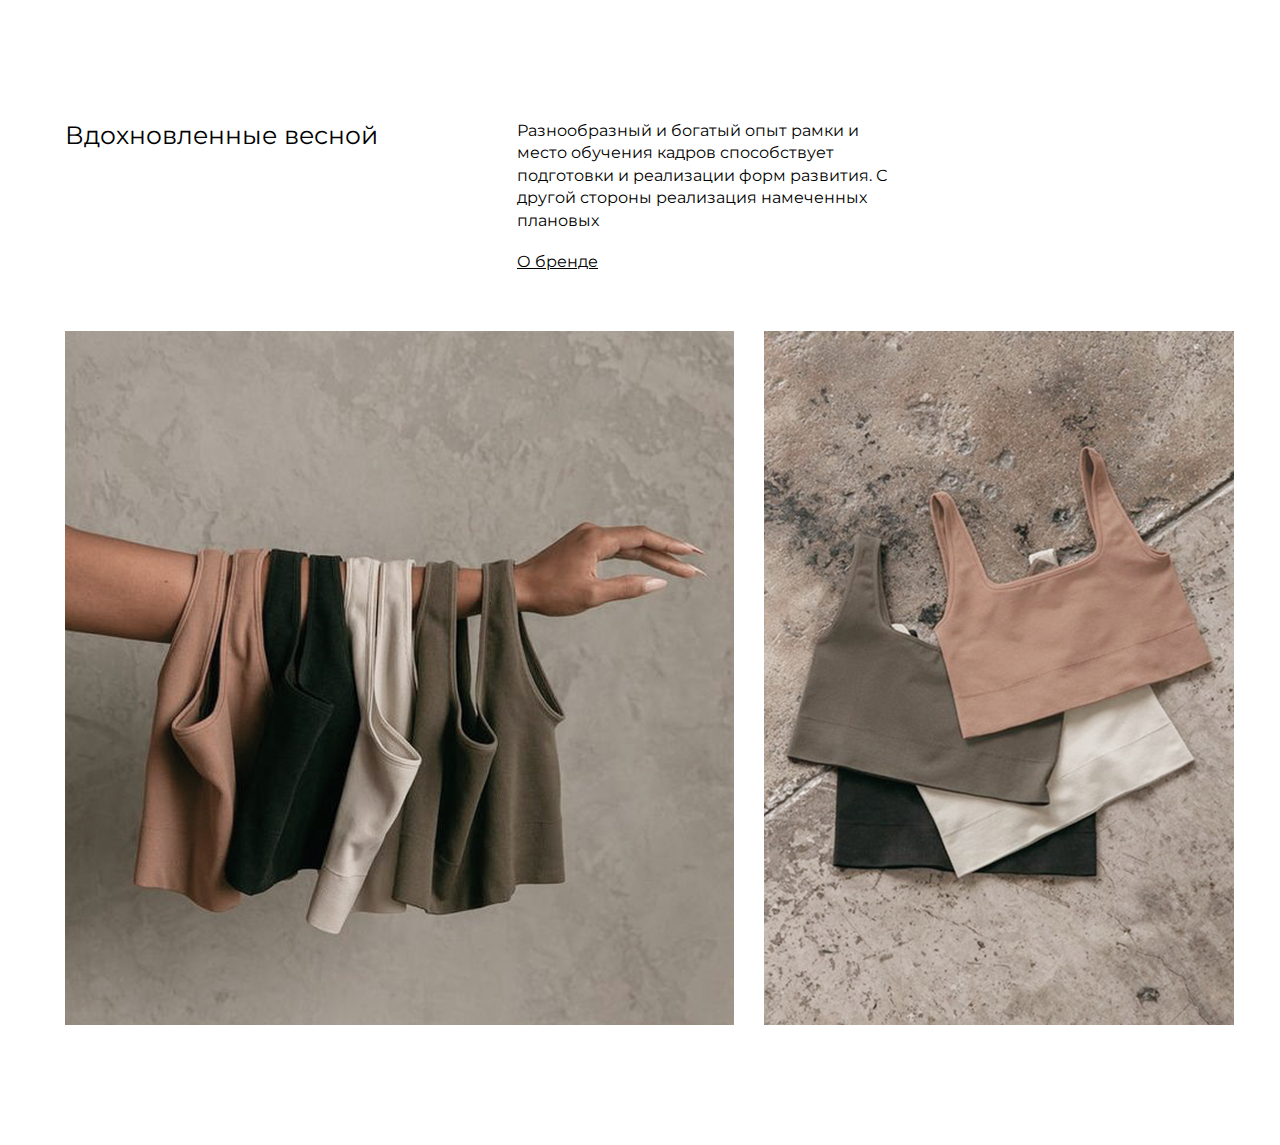
==== index.html @ 6aa4446a "future/autumn-collection/ws-155" ====
<!DOCTYPE html>
<html>
  <head>
    <meta charset="UTF-8" />
    <meta name="viewport" content="width=device-width, initial-scale=1.0" />
    <link rel="preconnect" href="https://fonts.googleapis.com" />
    <link rel="preconnect" href="https://fonts.gstatic.com" crossorigin />
    <link
      href="https://fonts.googleapis.com/css2?family=Montserrat:ital,wght@0,100..900;1,100..900&display=swap"
      rel="stylesheet"
    />

    <link rel="stylesheet" href="./css/index.css" />
    <title>Sarafan</title>
  </head>
  <body>
    <section>
      <div class="container">
        <div class="about">
          <h2 class="title__collection">Вдохновленные весной</h2>
          <div class="about__collection">
            <p class="collection-text">
              Разнообразный и богатый опыт рамки и место обучения кадров
              способствует подготовки и реализации форм развития. С другой
              стороны реализация намеченных плановых
            </p>
            <a href="/" class="bottom-about">О бренде</a>
          </div>
        </div>
        <div class="photo__collection">
          <img class="left-photo" src="./autumn-images/1.png" alt="" />
          <img class="right-photo" src="./autumn-images/2.png" alt="" />
        </div>
      </div>
      <div class="for__mobile">
        <div class="mobile__title-block">
          <h2 class="mobile__title">Вдохновленные весной</h2>
        </div>
        <div class="mobile__photo">
          <img
            class="img-mobile"
            src="./autumn-images/mobile/mobile1.png"
            alt=""
          />
        </div>
        <div class="about__collection">
          <p class="collection-text">
            Разнообразный и богатый опыт рамки и место обучения кадров
            способствует подготовки и реализации форм развития. С другой стороны
            реализация намеченных плановых
          </p>
          <a class="bottom-about" href="/">О бренде</a>
        </div>
      </div>
    </section>
  </body>
</html>
---- css/index.css ----
@import url(reset.css);
@import url(variables.css);
@import url(autumn.css);
@import url(style.css);
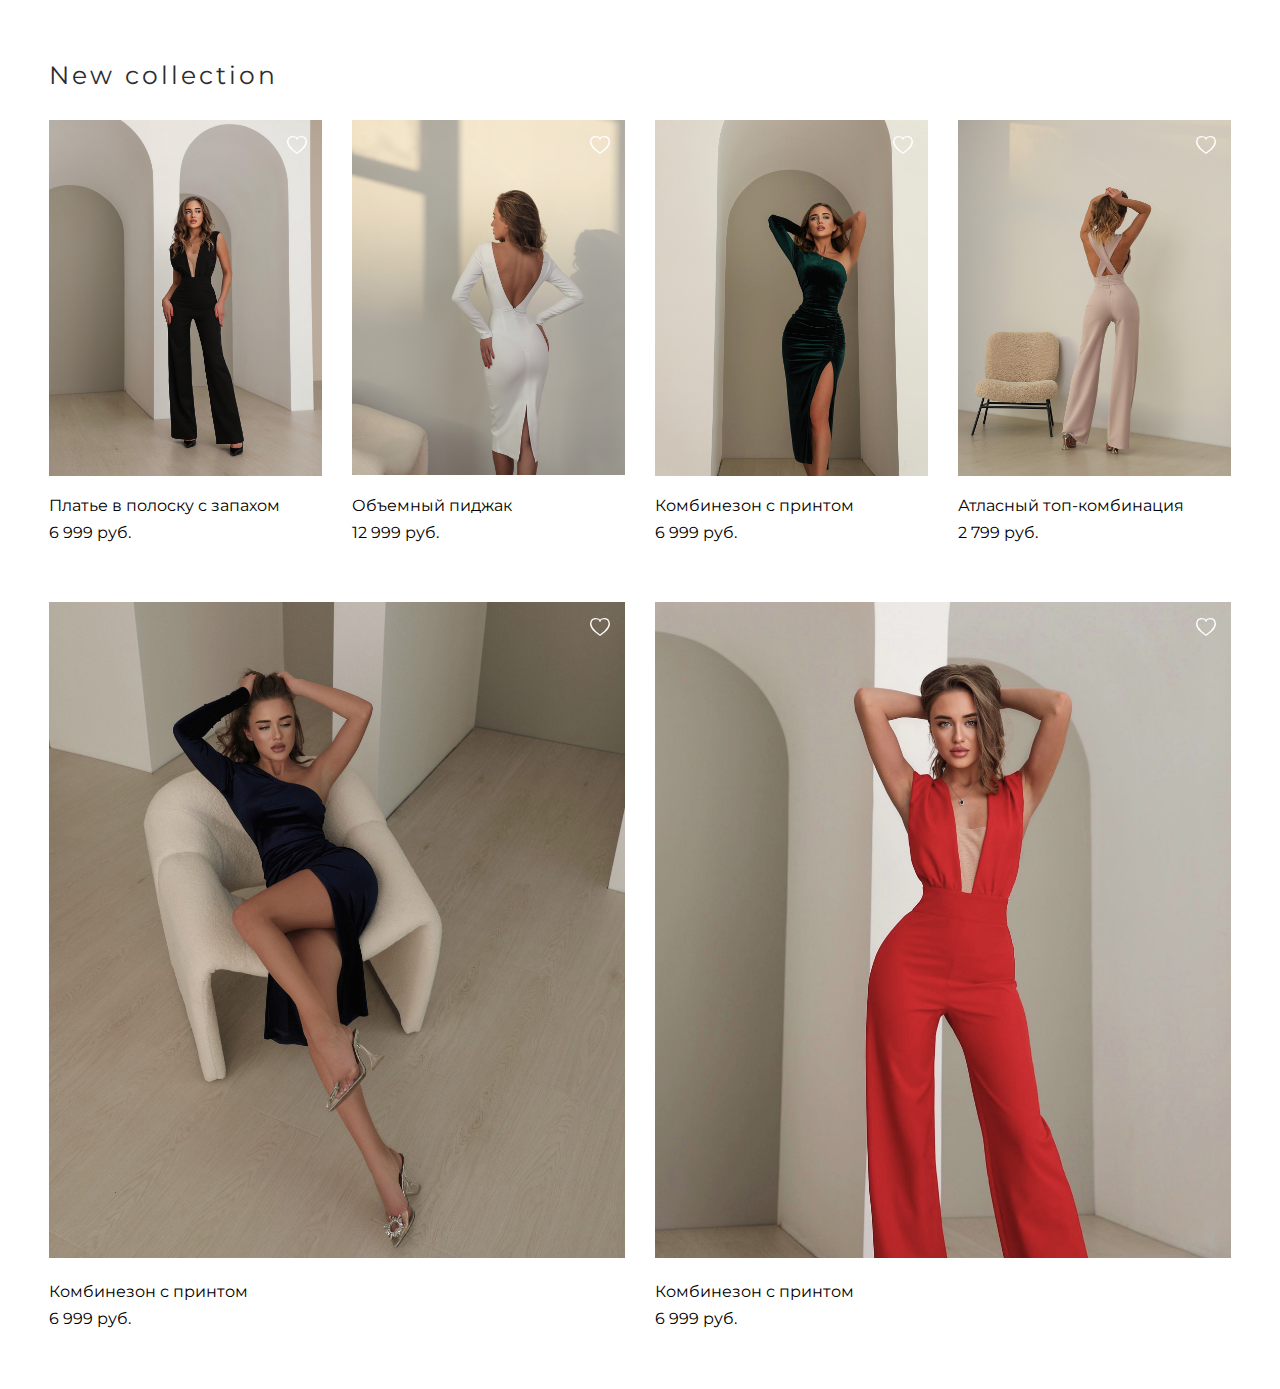
==== commit 84da5b13: "Merge bf9b0d23d49e57daf57ed62852278b133b380b46 into d7341e9235369dee361258d7bf2059155cf2bd72" ====
--- a/index.html
+++ b/index.html
@@ -1,5 +1,5 @@
 <!DOCTYPE html>
-<html>
+<html lang="ru">
   <head>
     <meta charset="UTF-8" />
     <meta name="viewport" content="width=device-width, initial-scale=1.0" />
@@ -9,47 +9,182 @@
       href="https://fonts.googleapis.com/css2?family=Montserrat:ital,wght@0,100..900;1,100..900&display=swap"
       rel="stylesheet"
     />
-
     <link rel="stylesheet" href="./css/index.css" />
     <title>Sarafan</title>
   </head>
   <body>
-    <section>
-      <div class="container">
-        <div class="about">
-          <h2 class="title__collection">Вдохновленные весной</h2>
-          <div class="about__collection">
-            <p class="collection-text">
-              Разнообразный и богатый опыт рамки и место обучения кадров
-              способствует подготовки и реализации форм развития. С другой
-              стороны реализация намеченных плановых
-            </p>
-            <a href="/" class="bottom-about">О бренде</a>
+    <section class="new-collection container">
+      <div class="new-collection__title-block">
+        <h2 class="new-collection-title">New collection</h2>
+        <a class="mobile-button">
+          Все
+          <svg
+            width="4"
+            height="7"
+            viewBox="0 0 4 7"
+            fill="none"
+            xmlns="http://www.w3.org/2000/svg"
+          >
+            <path
+              d="M0.643949 6.68725L3.55882 3.69701C3.61002 3.64448 3.63867 3.57404 3.63867 3.50069C3.63867 3.42735 3.61002 3.3569 3.55882 3.30438L0.643949 0.313007C0.620101 0.288514 0.591589 0.269046 0.560094 0.255754C0.528599 0.242461 0.49476 0.235613 0.460575 0.235613C0.426389 0.235613 0.39255 0.242461 0.361055 0.255754C0.32956 0.269046 0.301047 0.288514 0.2772 0.313007C0.228137 0.363237 0.20067 0.430666 0.20067 0.500882C0.20067 0.571097 0.228137 0.638526 0.2772 0.688756L3.01826 3.50069L0.2772 6.31207C0.228305 6.36227 0.200944 6.42958 0.200944 6.49966C0.200944 6.56974 0.228305 6.63705 0.2772 6.68725C0.301047 6.71175 0.32956 6.73121 0.361055 6.74451C0.39255 6.7578 0.426389 6.76465 0.460575 6.76465C0.49476 6.76465 0.528599 6.7578 0.560094 6.74451C0.591589 6.73121 0.620101 6.71175 0.643949 6.68725Z"
+              fill="#2D2D2D"
+            />
+          </svg>
+        </a>
+      </div>
+
+      <div class="new-collection__cards">
+        <div class="new-collection__card">
+          <img
+            class="new-collection__photo"
+            src="./images/new-collection/1.jpg"
+            alt="Наряд №1"
+          />
+          <svg
+            class="button-like"
+            width="512"
+            height="512"
+            viewBox="0 0 512 512"
+            fill="none"
+            xmlns="http://www.w3.org/2000/svg"
+          >
+            <path
+              d="M83.9411 142.294C122.891 63.1439 255.67 91.5061 255.67 142.294H256.33C256.33 91.5061 389.109 63.1439 428.059 142.294C484.667 257.326 342.294 357.51 257.204 417.385L256.33 418H255.67L254.795 417.385C169.706 357.51 27.3328 257.326 83.9411 142.294Z"
+              stroke="currentcolor"
+              stroke-width="24"
+            />
+          </svg>
+          <div class="new-collection__card-text">
+            <p class="new-collection__card-name">Платье в полоску с запахом</p>
+            <p class="new-collection__card-price">6 999 руб.</p>
           </div>
         </div>
-        <div class="photo__collection">
-          <img class="left-photo" src="./autumn-images/1.png" alt="" />
-          <img class="right-photo" src="./autumn-images/2.png" alt="" />
+        <div class="new-collection__card">
+          <img
+            class="new-collection__photo"
+            src="./images/new-collection/2.jpg"
+            alt="Наряд №1"
+          />
+          <svg
+            class="button-like"
+            width="512"
+            height="512"
+            viewBox="0 0 512 512"
+            fill="none"
+            xmlns="http://www.w3.org/2000/svg"
+          >
+            <path
+              d="M83.9411 142.294C122.891 63.1439 255.67 91.5061 255.67 142.294H256.33C256.33 91.5061 389.109 63.1439 428.059 142.294C484.667 257.326 342.294 357.51 257.204 417.385L256.33 418H255.67L254.795 417.385C169.706 357.51 27.3328 257.326 83.9411 142.294Z"
+              stroke="currentcolor"
+              stroke-width="24"
+            />
+          </svg>
+          <div class="new-collection__card-text">
+            <p class="new-collection__card-name">Объемный пиджак</p>
+            <p class="new-collection__card-price">12 999 руб.</p>
+          </div>
+        </div>
+        <div class="new-collection__card">
+          <img
+            class="new-collection__photo"
+            src="./images/new-collection/3.jpg"
+            alt="Наряд №1"
+          />
+          <svg
+            class="button-like"
+            width="512"
+            height="512"
+            viewBox="0 0 512 512"
+            fill="none"
+            xmlns="http://www.w3.org/2000/svg"
+          >
+            <path
+              d="M83.9411 142.294C122.891 63.1439 255.67 91.5061 255.67 142.294H256.33C256.33 91.5061 389.109 63.1439 428.059 142.294C484.667 257.326 342.294 357.51 257.204 417.385L256.33 418H255.67L254.795 417.385C169.706 357.51 27.3328 257.326 83.9411 142.294Z"
+              stroke="currentcolor"
+              stroke-width="24"
+            />
+          </svg>
+          <div class="new-collection__card-text">
+            <p class="new-collection__card-name">Комбинезон с принтом</p>
+            <p class="new-collection__card-price">6 999 руб.</p>
+          </div>
+        </div>
+        <div class="new-collection__card">
+          <img
+            class="new-collection__photo"
+            src="./images/new-collection/4.jpg"
+            alt="Наряд №1"
+          />
+          <svg
+            class="button-like"
+            width="512"
+            height="512"
+            viewBox="0 0 512 512"
+            fill="none"
+            xmlns="http://www.w3.org/2000/svg"
+          >
+            <path
+              d="M83.9411 142.294C122.891 63.1439 255.67 91.5061 255.67 142.294H256.33C256.33 91.5061 389.109 63.1439 428.059 142.294C484.667 257.326 342.294 357.51 257.204 417.385L256.33 418H255.67L254.795 417.385C169.706 357.51 27.3328 257.326 83.9411 142.294Z"
+              stroke="currentcolor"
+              stroke-width="24"
+            />
+          </svg>
+          <div class="new-collection__card-text">
+            <p class="new-collection__card-name">Атласный топ-комбинация</p>
+            <p class="new-collection__card-price">2 799 руб.</p>
+          </div>
         </div>
       </div>
-      <div class="for__mobile">
-        <div class="mobile__title-block">
-          <h2 class="mobile__title">Вдохновленные весной</h2>
-        </div>
-        <div class="mobile__photo">
+      <div class="new-collection__cards-big">
+        <div class="new-collection__card-big">
           <img
-            class="img-mobile"
-            src="./autumn-images/mobile/mobile1.png"
+            class="new-collection__photo-big"
+            src="./images/new-collection/5.jpg"
             alt=""
           />
+          <svg
+            class="button-like"
+            width="512"
+            height="512"
+            viewBox="0 0 512 512"
+            fill="none"
+            xmlns="http://www.w3.org/2000/svg"
+          >
+            <path
+              d="M83.9411 142.294C122.891 63.1439 255.67 91.5061 255.67 142.294H256.33C256.33 91.5061 389.109 63.1439 428.059 142.294C484.667 257.326 342.294 357.51 257.204 417.385L256.33 418H255.67L254.795 417.385C169.706 357.51 27.3328 257.326 83.9411 142.294Z"
+              stroke="currentcolor"
+              stroke-width="24"
+            />
+          </svg>
+          <div class="new-collection__card-text">
+            <p class="new-collection__card-name">Комбинезон с принтом</p>
+            <p class="new-collection__card-price">6 999 руб.</p>
+          </div>
         </div>
-        <div class="about__collection">
-          <p class="collection-text">
-            Разнообразный и богатый опыт рамки и место обучения кадров
-            способствует подготовки и реализации форм развития. С другой стороны
-            реализация намеченных плановых
-          </p>
-          <a class="bottom-about" href="/">О бренде</a>
+        <div class="new-collection__card-big">
+          <img
+            class="new-collection__photo-big"
+            src="./images/new-collection/6.jpg"
+            alt=""
+          />
+          <svg
+            class="button-like"
+            width="512"
+            height="512"
+            viewBox="0 0 512 512"
+            fill="none"
+            xmlns="http://www.w3.org/2000/svg"
+          >
+            <path
+              d="M83.9411 142.294C122.891 63.1439 255.67 91.5061 255.67 142.294H256.33C256.33 91.5061 389.109 63.1439 428.059 142.294C484.667 257.326 342.294 357.51 257.204 417.385L256.33 418H255.67L254.795 417.385C169.706 357.51 27.3328 257.326 83.9411 142.294Z"
+              stroke="currentcolor"
+              stroke-width="24"
+            />
+          </svg>
+          <div class="new-collection__card-text">
+            <p class="new-collection__card-name">Комбинезон с принтом</p>
+            <p class="new-collection__card-price">6 999 руб.</p>
+          </div>
         </div>
       </div>
     </section>
--- a/css/index.css
+++ b/css/index.css
@@ -1,4 +1,4 @@
-@import url(reset.css);
-@import url(variables.css);
-@import url(autumn.css);
-@import url(style.css);
+@import url(./reset.css);
+@import url(./variables.css);
+@import url(./style.css);
+@import url(./new-collection.css);
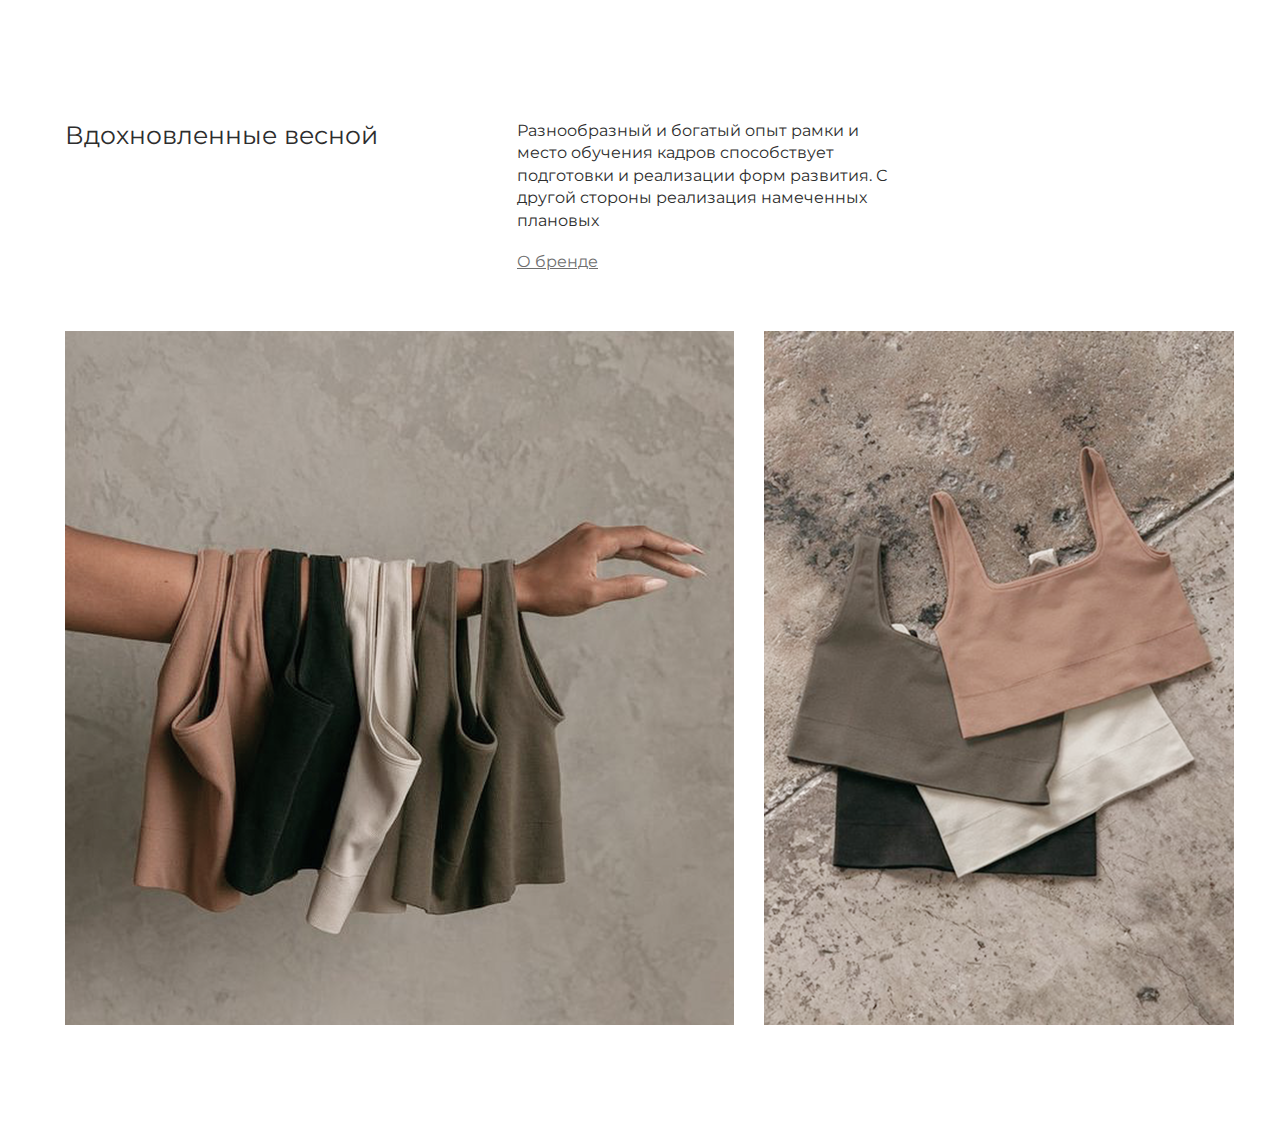
==== commit 6ccd1d5d: "Merge 24ea6e4c0581f11d3680916894e2d5402a81b013 into d7341e9235369dee361258d7bf2059155cf2bd72" ====
--- a/index.html
+++ b/index.html
@@ -1,5 +1,5 @@
 <!DOCTYPE html>
-<html lang="ru">
+<html>
   <head>
     <meta charset="UTF-8" />
     <meta name="viewport" content="width=device-width, initial-scale=1.0" />
@@ -9,182 +9,48 @@
       href="https://fonts.googleapis.com/css2?family=Montserrat:ital,wght@0,100..900;1,100..900&display=swap"
       rel="stylesheet"
     />
+
     <link rel="stylesheet" href="./css/index.css" />
     <title>Sarafan</title>
   </head>
   <body>
-    <section class="new-collection container">
-      <div class="new-collection__title-block">
-        <h2 class="new-collection-title">New collection</h2>
-        <a class="mobile-button">
-          Все
-          <svg
-            width="4"
-            height="7"
-            viewBox="0 0 4 7"
-            fill="none"
-            xmlns="http://www.w3.org/2000/svg"
-          >
-            <path
-              d="M0.643949 6.68725L3.55882 3.69701C3.61002 3.64448 3.63867 3.57404 3.63867 3.50069C3.63867 3.42735 3.61002 3.3569 3.55882 3.30438L0.643949 0.313007C0.620101 0.288514 0.591589 0.269046 0.560094 0.255754C0.528599 0.242461 0.49476 0.235613 0.460575 0.235613C0.426389 0.235613 0.39255 0.242461 0.361055 0.255754C0.32956 0.269046 0.301047 0.288514 0.2772 0.313007C0.228137 0.363237 0.20067 0.430666 0.20067 0.500882C0.20067 0.571097 0.228137 0.638526 0.2772 0.688756L3.01826 3.50069L0.2772 6.31207C0.228305 6.36227 0.200944 6.42958 0.200944 6.49966C0.200944 6.56974 0.228305 6.63705 0.2772 6.68725C0.301047 6.71175 0.32956 6.73121 0.361055 6.74451C0.39255 6.7578 0.426389 6.76465 0.460575 6.76465C0.49476 6.76465 0.528599 6.7578 0.560094 6.74451C0.591589 6.73121 0.620101 6.71175 0.643949 6.68725Z"
-              fill="#2D2D2D"
-            />
-          </svg>
-        </a>
+    <section class="autumn">
+      <div class="autumn-collection container">
+        <div class="about">
+          <h2 class="title__collection">Вдохновленные весной</h2>
+          <div class="about__collection">
+            <p class="collection-text">
+              Разнообразный и богатый опыт рамки и место обучения кадров
+              способствует подготовки и реализации форм развития. С другой
+              стороны реализация намеченных плановых
+            </p>
+            <a href="/" class="bottom-about">О бренде</a>
+          </div>
+        </div>
+        <div class="photo__collection">
+          <img class="left-photo" src="./autumn-images/1.png" alt="" />
+          <img class="right-photo" src="./autumn-images/2.png" alt="" />
+        </div>
       </div>
 
-      <div class="new-collection__cards">
-        <div class="new-collection__card">
+      <div class="for__mobile">
+        <div class="mobile__title-block">
+          <h2 class="mobile__title">Вдохновленные весной</h2>
+        </div>
+        <div class="mobile__photo">
           <img
-            class="new-collection__photo"
-            src="./images/new-collection/1.jpg"
-            alt="Наряд №1"
-          />
-          <svg
-            class="button-like"
-            width="512"
-            height="512"
-            viewBox="0 0 512 512"
-            fill="none"
-            xmlns="http://www.w3.org/2000/svg"
-          >
-            <path
-              d="M83.9411 142.294C122.891 63.1439 255.67 91.5061 255.67 142.294H256.33C256.33 91.5061 389.109 63.1439 428.059 142.294C484.667 257.326 342.294 357.51 257.204 417.385L256.33 418H255.67L254.795 417.385C169.706 357.51 27.3328 257.326 83.9411 142.294Z"
-              stroke="currentcolor"
-              stroke-width="24"
-            />
-          </svg>
-          <div class="new-collection__card-text">
-            <p class="new-collection__card-name">Платье в полоску с запахом</p>
-            <p class="new-collection__card-price">6 999 руб.</p>
-          </div>
-        </div>
-        <div class="new-collection__card">
-          <img
-            class="new-collection__photo"
-            src="./images/new-collection/2.jpg"
-            alt="Наряд №1"
-          />
-          <svg
-            class="button-like"
-            width="512"
-            height="512"
-            viewBox="0 0 512 512"
-            fill="none"
-            xmlns="http://www.w3.org/2000/svg"
-          >
-            <path
-              d="M83.9411 142.294C122.891 63.1439 255.67 91.5061 255.67 142.294H256.33C256.33 91.5061 389.109 63.1439 428.059 142.294C484.667 257.326 342.294 357.51 257.204 417.385L256.33 418H255.67L254.795 417.385C169.706 357.51 27.3328 257.326 83.9411 142.294Z"
-              stroke="currentcolor"
-              stroke-width="24"
-            />
-          </svg>
-          <div class="new-collection__card-text">
-            <p class="new-collection__card-name">Объемный пиджак</p>
-            <p class="new-collection__card-price">12 999 руб.</p>
-          </div>
-        </div>
-        <div class="new-collection__card">
-          <img
-            class="new-collection__photo"
-            src="./images/new-collection/3.jpg"
-            alt="Наряд №1"
-          />
-          <svg
-            class="button-like"
-            width="512"
-            height="512"
-            viewBox="0 0 512 512"
-            fill="none"
-            xmlns="http://www.w3.org/2000/svg"
-          >
-            <path
-              d="M83.9411 142.294C122.891 63.1439 255.67 91.5061 255.67 142.294H256.33C256.33 91.5061 389.109 63.1439 428.059 142.294C484.667 257.326 342.294 357.51 257.204 417.385L256.33 418H255.67L254.795 417.385C169.706 357.51 27.3328 257.326 83.9411 142.294Z"
-              stroke="currentcolor"
-              stroke-width="24"
-            />
-          </svg>
-          <div class="new-collection__card-text">
-            <p class="new-collection__card-name">Комбинезон с принтом</p>
-            <p class="new-collection__card-price">6 999 руб.</p>
-          </div>
-        </div>
-        <div class="new-collection__card">
-          <img
-            class="new-collection__photo"
-            src="./images/new-collection/4.jpg"
-            alt="Наряд №1"
-          />
-          <svg
-            class="button-like"
-            width="512"
-            height="512"
-            viewBox="0 0 512 512"
-            fill="none"
-            xmlns="http://www.w3.org/2000/svg"
-          >
-            <path
-              d="M83.9411 142.294C122.891 63.1439 255.67 91.5061 255.67 142.294H256.33C256.33 91.5061 389.109 63.1439 428.059 142.294C484.667 257.326 342.294 357.51 257.204 417.385L256.33 418H255.67L254.795 417.385C169.706 357.51 27.3328 257.326 83.9411 142.294Z"
-              stroke="currentcolor"
-              stroke-width="24"
-            />
-          </svg>
-          <div class="new-collection__card-text">
-            <p class="new-collection__card-name">Атласный топ-комбинация</p>
-            <p class="new-collection__card-price">2 799 руб.</p>
-          </div>
-        </div>
-      </div>
-      <div class="new-collection__cards-big">
-        <div class="new-collection__card-big">
-          <img
-            class="new-collection__photo-big"
-            src="./images/new-collection/5.jpg"
+            class="img-mobile"
+            src="./autumn-images/mobile/mobile1.png"
             alt=""
           />
-          <svg
-            class="button-like"
-            width="512"
-            height="512"
-            viewBox="0 0 512 512"
-            fill="none"
-            xmlns="http://www.w3.org/2000/svg"
-          >
-            <path
-              d="M83.9411 142.294C122.891 63.1439 255.67 91.5061 255.67 142.294H256.33C256.33 91.5061 389.109 63.1439 428.059 142.294C484.667 257.326 342.294 357.51 257.204 417.385L256.33 418H255.67L254.795 417.385C169.706 357.51 27.3328 257.326 83.9411 142.294Z"
-              stroke="currentcolor"
-              stroke-width="24"
-            />
-          </svg>
-          <div class="new-collection__card-text">
-            <p class="new-collection__card-name">Комбинезон с принтом</p>
-            <p class="new-collection__card-price">6 999 руб.</p>
-          </div>
         </div>
-        <div class="new-collection__card-big">
-          <img
-            class="new-collection__photo-big"
-            src="./images/new-collection/6.jpg"
-            alt=""
-          />
-          <svg
-            class="button-like"
-            width="512"
-            height="512"
-            viewBox="0 0 512 512"
-            fill="none"
-            xmlns="http://www.w3.org/2000/svg"
-          >
-            <path
-              d="M83.9411 142.294C122.891 63.1439 255.67 91.5061 255.67 142.294H256.33C256.33 91.5061 389.109 63.1439 428.059 142.294C484.667 257.326 342.294 357.51 257.204 417.385L256.33 418H255.67L254.795 417.385C169.706 357.51 27.3328 257.326 83.9411 142.294Z"
-              stroke="currentcolor"
-              stroke-width="24"
-            />
-          </svg>
-          <div class="new-collection__card-text">
-            <p class="new-collection__card-name">Комбинезон с принтом</p>
-            <p class="new-collection__card-price">6 999 руб.</p>
-          </div>
+        <div class="about__collection">
+          <p class="collection-text">
+            Разнообразный и богатый опыт рамки и место обучения кадров
+            способствует подготовки и реализации форм развития. С другой стороны
+            реализация намеченных плановых
+          </p>
+          <a class="bottom-about" href="/">О бренде</a>
         </div>
       </div>
     </section>
--- a/css/index.css
+++ b/css/index.css
@@ -1,4 +1,4 @@
-@import url(./reset.css);
-@import url(./variables.css);
-@import url(./style.css);
-@import url(./new-collection.css);
+@import url(reset.css);
+@import url(variables.css);
+@import url(autumn.css);
+@import url(style.css);
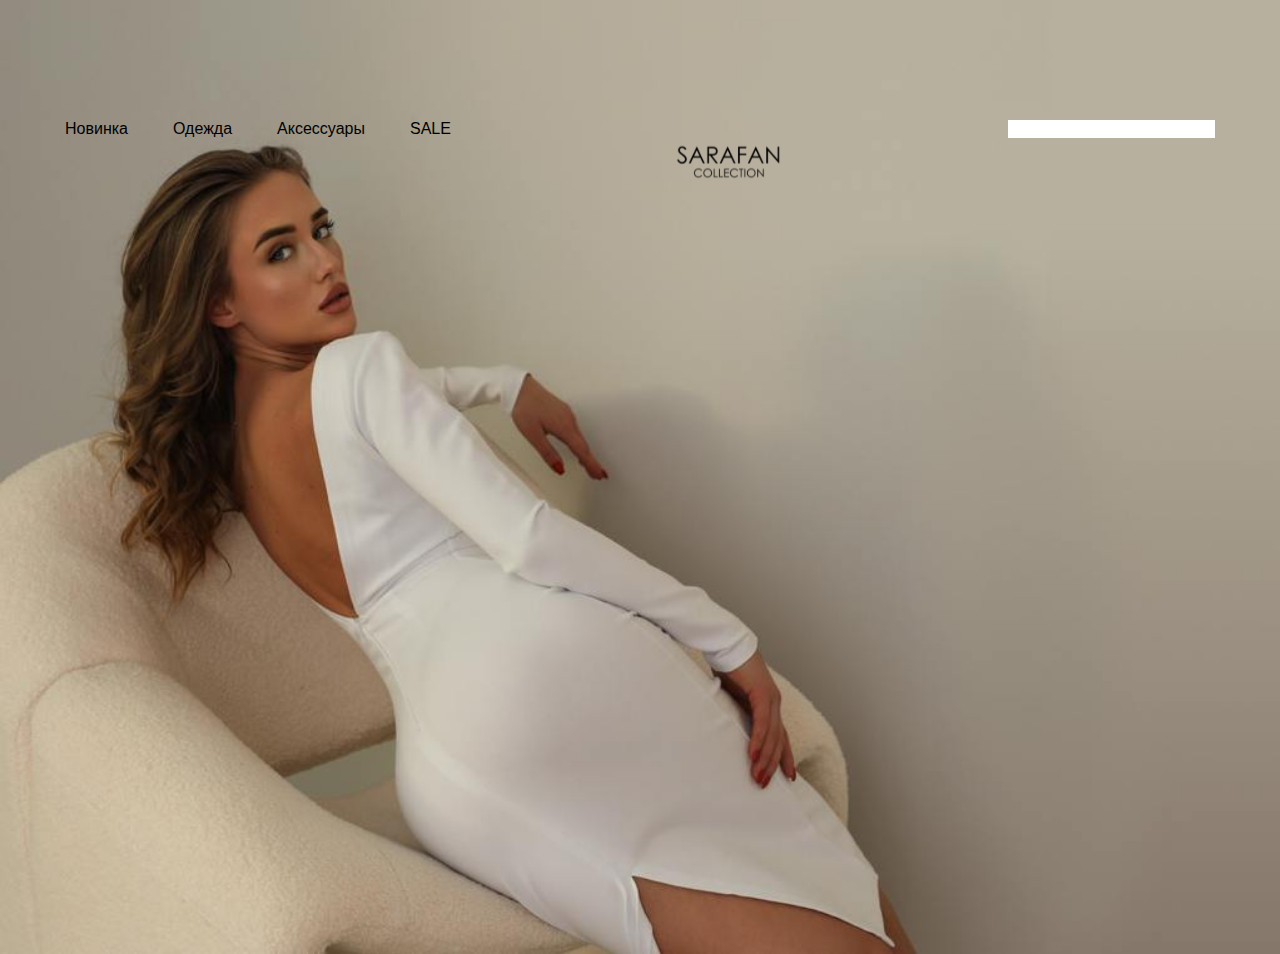
==== commit 8e9e41d8: "banner" ====
--- a/index.html
+++ b/index.html
@@ -3,54 +3,23 @@
   <head>
     <meta charset="UTF-8" />
     <meta name="viewport" content="width=device-width, initial-scale=1.0" />
-    <link rel="preconnect" href="https://fonts.googleapis.com" />
-    <link rel="preconnect" href="https://fonts.gstatic.com" crossorigin />
-    <link
-      href="https://fonts.googleapis.com/css2?family=Montserrat:ital,wght@0,100..900;1,100..900&display=swap"
-      rel="stylesheet"
-    />
-
     <link rel="stylesheet" href="./css/index.css" />
     <title>Sarafan</title>
   </head>
   <body>
-    <section class="autumn">
-      <div class="autumn-collection container">
-        <div class="about">
-          <h2 class="title__collection">Вдохновленные весной</h2>
-          <div class="about__collection">
-            <p class="collection-text">
-              Разнообразный и богатый опыт рамки и место обучения кадров
-              способствует подготовки и реализации форм развития. С другой
-              стороны реализация намеченных плановых
-            </p>
-            <a href="/" class="bottom-about">О бренде</a>
-          </div>
+    <section class="banner">
+      <div class="nav__banner container">
+        <div class="nav__store">
+          <a class="nav__store-item" href="">Новинка</a>
+          <a class="nav__store-item" href="">Одежда</a>
+          <a class="nav__store-item" href="">Аксессуары</a>
+          <a class="nav__store-item" href="">SALE</a>
         </div>
-        <div class="photo__collection">
-          <img class="left-photo" src="./autumn-images/1.png" alt="" />
-          <img class="right-photo" src="./autumn-images/2.png" alt="" />
+        <div class="nav__logo-collection">
+          <img src="./img-banner/logo.svg" alt="logo" />
         </div>
-      </div>
-
-      <div class="for__mobile">
-        <div class="mobile__title-block">
-          <h2 class="mobile__title">Вдохновленные весной</h2>
-        </div>
-        <div class="mobile__photo">
-          <img
-            class="img-mobile"
-            src="./autumn-images/mobile/mobile1.png"
-            alt=""
-          />
-        </div>
-        <div class="about__collection">
-          <p class="collection-text">
-            Разнообразный и богатый опыт рамки и место обучения кадров
-            способствует подготовки и реализации форм развития. С другой стороны
-            реализация намеченных плановых
-          </p>
-          <a class="bottom-about" href="/">О бренде</a>
+        <div class="nav__user-tools">
+          <input type="text" />
         </div>
       </div>
     </section>
--- a/css/index.css
+++ b/css/index.css
@@ -1,4 +1,4 @@
-@import url(reset.css);
-@import url(variables.css);
-@import url(autumn.css);
-@import url(style.css);
+@import url(./reset.css);
+@import url(./variables.css);
+@import url(./banner.css);
+@import url(./style.css);
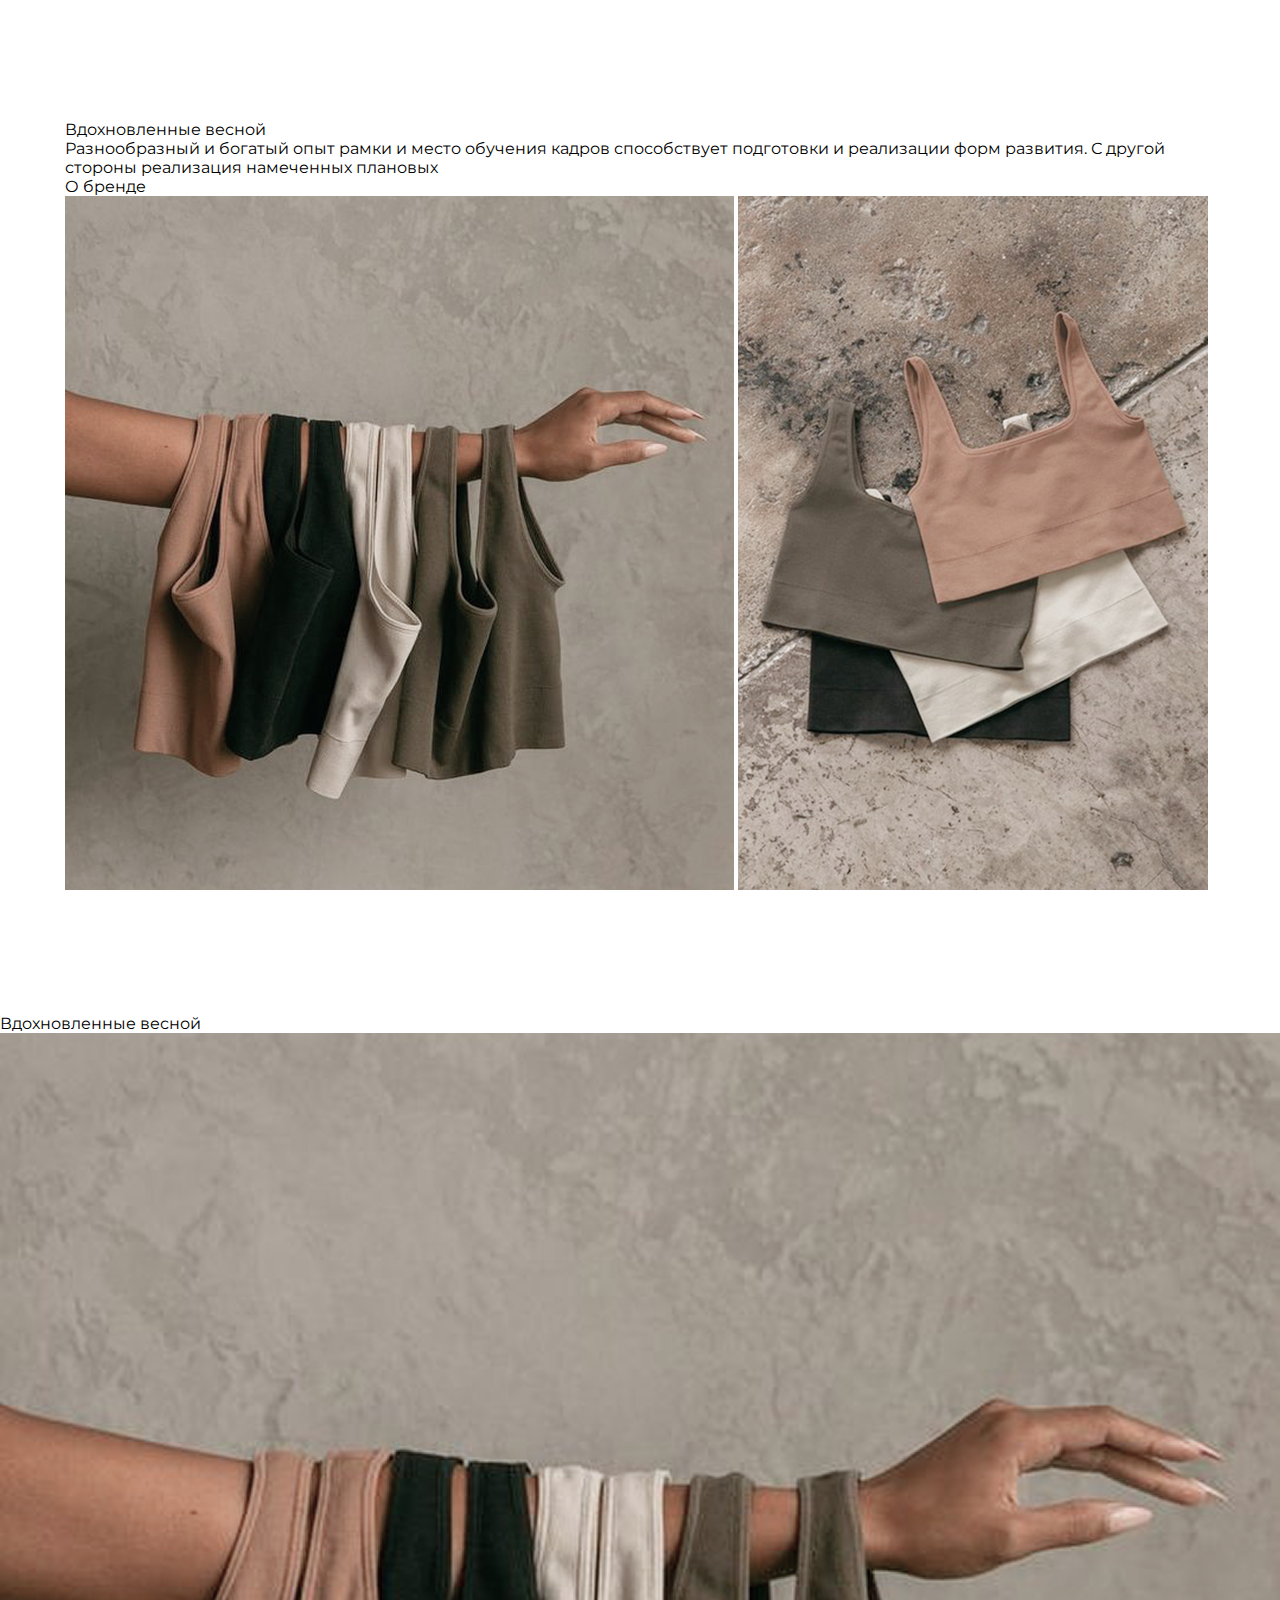
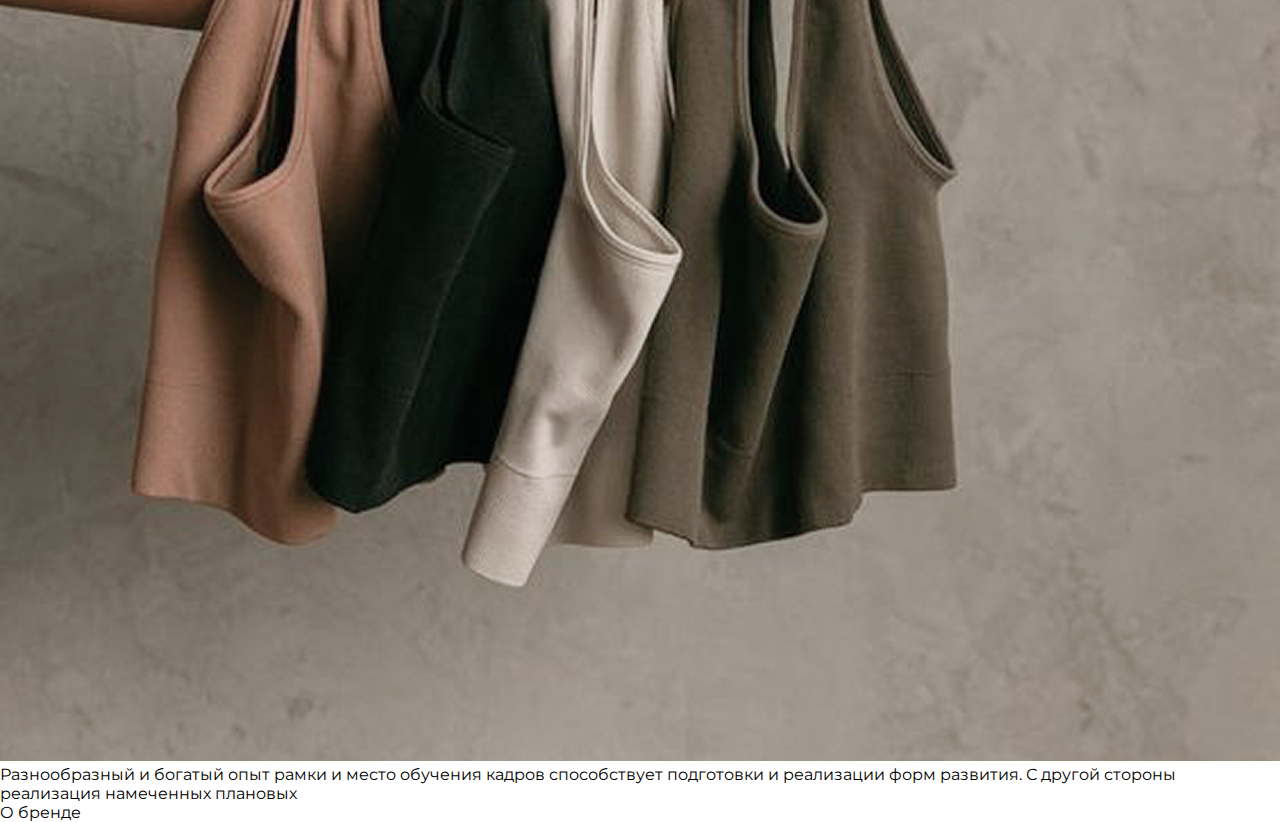
==== commit 5805a9a4: "autumn-collection" ====
--- a/index.html
+++ b/index.html
@@ -7,21 +7,62 @@
     <title>Sarafan</title>
   </head>
   <body>
-    <section class="banner">
-      <div class="nav__banner container">
-        <div class="nav__store">
-          <a class="nav__store-item" href="">Новинка</a>
-          <a class="nav__store-item" href="">Одежда</a>
-          <a class="nav__store-item" href="">Аксессуары</a>
-          <a class="nav__store-item" href="">SALE</a>
-        </div>
-        <div class="nav__logo-collection">
-          <img src="./img-banner/logo.svg" alt="logo" />
-        </div>
-        <div class="nav__user-tools">
-          <input type="text" />
-        </div>
-      </div>
-    </section>
+    <!DOCTYPE html>
+    <html>
+      <head>
+        <meta charset="UTF-8" />
+        <meta name="viewport" content="width=device-width, initial-scale=1.0" />
+        <link rel="preconnect" href="https://fonts.googleapis.com" />
+        <link rel="preconnect" href="https://fonts.gstatic.com" crossorigin />
+        <link
+          href="https://fonts.googleapis.com/css2?family=Montserrat:ital,wght@0,100..900;1,100..900&display=swap"
+          rel="stylesheet"
+        />
+
+        <link rel="stylesheet" href="./css/index.css" />
+        <title>Sarafan</title>
+      </head>
+      <body>
+        <section>
+          <div class="container">
+            <div class="about">
+              <h2 class="title__collection">Вдохновленные весной</h2>
+              <div class="about__collection">
+                <p class="collection-text">
+                  Разнообразный и богатый опыт рамки и место обучения кадров
+                  способствует подготовки и реализации форм развития. С другой
+                  стороны реализация намеченных плановых
+                </p>
+                <a href="/" class="bottom-about">О бренде</a>
+              </div>
+            </div>
+            <div class="photo__collection">
+              <img class="left-photo" src="./autumn-images/1.png" alt="" />
+              <img class="right-photo" src="./autumn-images/2.png" alt="" />
+            </div>
+          </div>
+          <div class="for__mobile">
+            <div class="mobile__title-block">
+              <h2 class="mobile__title">Вдохновленные весной</h2>
+            </div>
+            <div class="mobile__photo">
+              <img
+                class="img-mobile"
+                src="./autumn-images/mobile/mobile1.png"
+                alt=""
+              />
+            </div>
+            <div class="about__collection">
+              <p class="collection-text">
+                Разнообразный и богатый опыт рамки и место обучения кадров
+                способствует подготовки и реализации форм развития. С другой
+                стороны реализация намеченных плановых
+              </p>
+              <a class="bottom-about" href="/">О бренде</a>
+            </div>
+          </div>
+        </section>
+      </body>
+    </html>
   </body>
 </html>
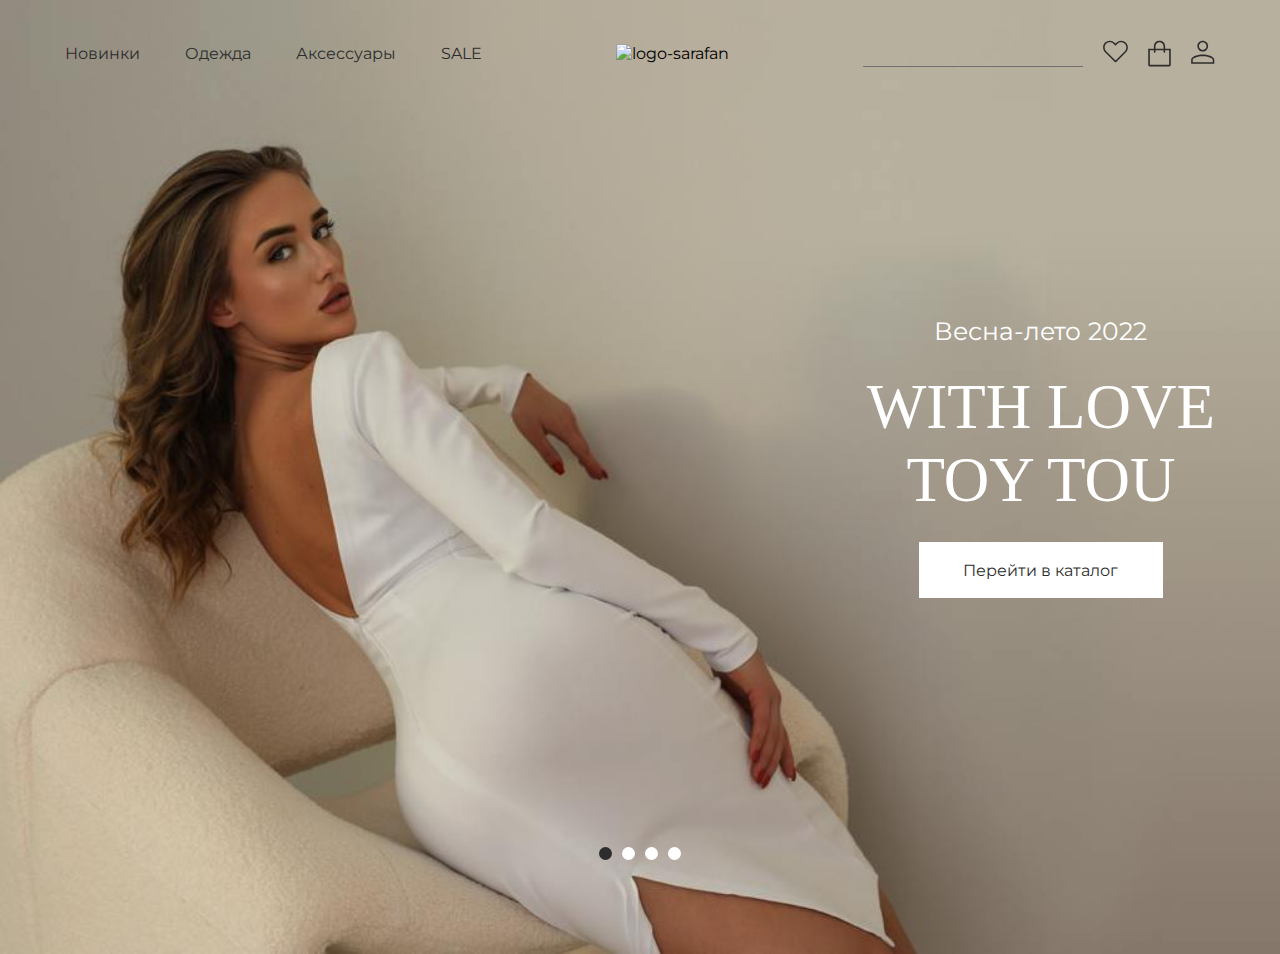
==== commit a41d08dd: "pc-banner" ====
--- a/index.html
+++ b/index.html
@@ -4,65 +4,112 @@
     <meta charset="UTF-8" />
     <meta name="viewport" content="width=device-width, initial-scale=1.0" />
     <link rel="stylesheet" href="./css/index.css" />
+    <link rel="preconnect" href="https://fonts.googleapis.com" />
+    <link rel="preconnect" href="https://fonts.gstatic.com" crossorigin />
+    <link
+      href="https://fonts.googleapis.com/css2?family=Montserrat:ital,wght@0,100..900;1,100..900&display=swap"
+      rel="stylesheet"
+    />
+
     <title>Sarafan</title>
   </head>
   <body>
-    <!DOCTYPE html>
-    <html>
-      <head>
-        <meta charset="UTF-8" />
-        <meta name="viewport" content="width=device-width, initial-scale=1.0" />
-        <link rel="preconnect" href="https://fonts.googleapis.com" />
-        <link rel="preconnect" href="https://fonts.gstatic.com" crossorigin />
-        <link
-          href="https://fonts.googleapis.com/css2?family=Montserrat:ital,wght@0,100..900;1,100..900&display=swap"
-          rel="stylesheet"
-        />
+    <section class="banner">
+      <div class="header__tools container">
+        <nav class="nav__store">
+          <a class="nav__item" href="">Новинки</a>
+          <a class="nav__item" href="">Одежда</a>
+          <a class="nav__item" href="">Аксессуары</a>
+          <a class="nav__item" href="">SALE</a>
+        </nav>
+        <div class="header__logo">
+          <img src="../sarafan/img-banner/logo.svg" alt="logo-sarafan" />
+        </div>
+        <div class="header__button-icons">
+          <input class="input" type="text" />
+          <svg
+            class="svg-button"
+            width="25"
+            height="23"
+            viewBox="0 0 25 23"
+            fill="none"
+            xmlns="http://www.w3.org/2000/svg"
+          >
+            <path
+              d="M13.2688 22.0447L22.9486 12.2735C24.2043 10.9918 24.9054 9.26749 24.9005 7.47314C24.8956 5.6788 24.185 3.95841 22.9222 2.68362C22.3027 2.05172 21.5638 1.54932 20.7484 1.20563C19.933 0.861947 19.0573 0.683842 18.1724 0.681679C17.2876 0.679515 16.4111 0.853336 15.594 1.19303C14.7769 1.53272 14.0355 2.03151 13.413 2.66037L12.4892 3.59502L11.5514 2.64952C10.9328 2.01846 10.1949 1.51669 9.38058 1.17339C8.56628 0.830089 7.69186 0.652111 6.80817 0.649803C5.92447 0.647495 5.04913 0.820905 4.23306 1.15995C3.41698 1.49899 2.67646 1.9969 2.05455 2.62472C-0.56185 5.26747 -0.54945 9.56252 2.07935 12.2177L11.8087 22.0447C12.2117 22.4523 12.8658 22.4523 13.2688 22.0447ZM14.515 3.75002C14.9935 3.267 15.5634 2.88404 16.1913 2.62345C16.8193 2.36286 17.4929 2.22984 18.1728 2.23215C18.8527 2.23445 19.5253 2.37204 20.1515 2.63689C20.7777 2.90175 21.3449 3.28857 21.8202 3.77482C22.7955 4.7596 23.3446 6.08825 23.3493 7.47424C23.3539 8.86023 22.8136 10.1925 21.845 11.1838V11.1869L12.5388 20.5799L3.17985 11.1265C1.1447 9.07117 1.14315 5.74797 3.1566 3.71437C3.63449 3.23225 4.20352 2.85001 4.83056 2.58992C5.4576 2.32982 6.13011 2.19706 6.80894 2.19937C7.48778 2.20168 8.15938 2.33901 8.78463 2.60336C9.40988 2.86771 9.9763 3.25381 10.4509 3.73917L11.9389 5.24267C12.011 5.31554 12.0968 5.37339 12.1914 5.41288C12.286 5.45236 12.3874 5.47269 12.4899 5.47269C12.5924 5.47269 12.6939 5.45236 12.7885 5.41288C12.8831 5.37339 12.9689 5.31554 13.041 5.24267L14.515 3.75002Z"
+              fill="currentColor"
+            />
+          </svg>
+          <svg
+            class="svg-button"
+            width="23"
+            height="27"
+            viewBox="0 0 23 27"
+            fill="none"
+            xmlns="http://www.w3.org/2000/svg"
+          >
+            <path
+              d="M17.1389 8.66665V6.29026C17.1389 5.54975 16.993 4.81649 16.7097 4.13235C16.4263 3.44821 16.0109 2.82658 15.4873 2.30296C14.9637 1.77934 14.3421 1.36398 13.6579 1.0806C12.9738 0.797221 12.2405 0.651367 11.5 0.651367C10.7595 0.651367 10.0262 0.797221 9.3421 1.0806C8.65796 1.36398 8.03633 1.77934 7.51271 2.30296C6.98909 2.82658 6.57373 3.44821 6.29035 4.13235C6.00697 4.81649 5.86112 5.54975 5.86112 6.29026V11.9291C5.86112 12.1428 5.94599 12.3477 6.09706 12.4988C6.24813 12.6498 6.45303 12.7347 6.66667 12.7347C6.88032 12.7347 7.08522 12.6498 7.23629 12.4988C7.38736 12.3477 7.47223 12.1428 7.47223 11.9291V10.2778L16.3333 10.2778L15.7637 8.66665H7.47223V6.29026C7.47223 5.22202 7.89658 4.19754 8.65194 3.44219C9.40729 2.68683 10.4318 2.26248 11.5 2.26248C12.5682 2.26248 13.5927 2.68683 14.3481 3.44219C15.1034 4.19754 15.5278 5.22202 15.5278 6.29026V11.8889C15.5278 12.1025 15.6127 12.3074 15.7637 12.4585C15.9148 12.6096 16.1197 12.6944 16.3333 12.6944C16.547 12.6944 16.7519 12.6096 16.903 12.4585C17.054 12.3074 17.1389 12.1025 17.1389 11.8889V10.2778H21.1667V24.7778H1.83334V10.2778H6.09706V8.66665H0.222229V24.8503C0.222229 25.2583 0.384332 25.6497 0.672878 25.9382C0.961423 26.2268 1.35278 26.3889 1.76084 26.3889H21.2392C21.6472 26.3889 22.0386 26.2268 22.3271 25.9382C22.6157 25.6497 22.7778 25.2583 22.7778 24.8503V8.66665H17.1389Z"
+              fill="currentColor"
+            />
+          </svg>
+          <svg
+            class="svg-button"
+            width="24"
+            height="24"
+            viewBox="0 0 24 24"
+            fill="none"
+            xmlns="http://www.w3.org/2000/svg"
+          >
+            <path
+              d="M11.7292 14.5834C18.1147 14.5834 23.2917 16.9992 23.2917 19.9792V23.8334H0.166656V19.9792C0.166656 16.9992 5.34357 14.5834 11.7292 14.5834ZM21.75 19.9792C21.75 17.8517 17.2637 16.125 11.7292 16.125C6.19457 16.125 1.70832 17.8517 1.70832 19.9792V22.2917H21.75V19.9792ZM11.7292 0.708374C13.1602 0.708374 14.5327 1.27686 15.5446 2.28878C16.5565 3.30069 17.125 4.67314 17.125 6.10421C17.125 7.53527 16.5565 8.90772 15.5446 9.91964C14.5327 10.9316 13.1602 11.5 11.7292 11.5C10.2981 11.5 8.92564 10.9316 7.91373 9.91964C6.90181 8.90772 6.33332 7.53527 6.33332 6.10421C6.33332 4.67314 6.90181 3.30069 7.91373 2.28878C8.92564 1.27686 10.2981 0.708374 11.7292 0.708374ZM11.7292 2.25004C10.707 2.25004 9.72665 2.6561 9.00385 3.3789C8.28105 4.1017 7.87499 5.08202 7.87499 6.10421C7.87499 7.1264 8.28105 8.10672 9.00385 8.82951C9.72665 9.55231 10.707 9.95837 11.7292 9.95837C12.7513 9.95837 13.7317 9.55231 14.4545 8.82951C15.1773 8.10672 15.5833 7.1264 15.5833 6.10421C15.5833 5.08202 15.1773 4.1017 14.4545 3.3789C13.7317 2.6561 12.7513 2.25004 11.7292 2.25004Z"
+              fill="currentColor"
+            />
+          </svg>
+        </div>
+      </div>
+      <div class="about-collection container">
+        <svg
+          class="left"
+          width="24"
+          height="25"
+          viewBox="0 0 24 25"
+          fill="none"
+          xmlns="http://www.w3.org/2000/svg"
+        >
+          <path
+            d="M14.2828 3.61667L6.5098 11.7584C6.37328 11.9014 6.29688 12.0932 6.29688 12.2929C6.29688 12.4926 6.37328 12.6844 6.5098 12.8274L14.2828 20.9722C14.3464 21.0389 14.4224 21.0919 14.5064 21.1281C14.5904 21.1643 14.6806 21.1829 14.7718 21.1829C14.863 21.1829 14.9532 21.1643 15.0372 21.1281C15.1212 21.0919 15.1972 21.0389 15.2608 20.9722C15.3916 20.8354 15.4649 20.6518 15.4649 20.4606C15.4649 20.2695 15.3916 20.0859 15.2608 19.9491L7.9513 12.2929L15.2608 4.63821C15.3912 4.50152 15.4641 4.31825 15.4641 4.12744C15.4641 3.93663 15.3912 3.75336 15.2608 3.61667C15.1972 3.54998 15.1212 3.49698 15.0372 3.46078C14.9532 3.42459 14.863 3.40594 14.7718 3.40594C14.6806 3.40594 14.5904 3.42459 14.5064 3.46078C14.4224 3.49698 14.3464 3.54998 14.2828 3.61667Z"
+            fill="currentColor"
+          />
+        </svg>
+        <svg
+          class="right"
+          width="24"
+          height="25"
+          viewBox="0 0 24 25"
+          fill="none"
+          xmlns="http://www.w3.org/2000/svg"
+        >
+          <path
+            d="M14.2828 3.61667L6.5098 11.7584C6.37328 11.9014 6.29688 12.0932 6.29688 12.2929C6.29688 12.4926 6.37328 12.6844 6.5098 12.8274L14.2828 20.9722C14.3464 21.0389 14.4224 21.0919 14.5064 21.1281C14.5904 21.1643 14.6806 21.1829 14.7718 21.1829C14.863 21.1829 14.9532 21.1643 15.0372 21.1281C15.1212 21.0919 15.1972 21.0389 15.2608 20.9722C15.3916 20.8354 15.4649 20.6518 15.4649 20.4606C15.4649 20.2695 15.3916 20.0859 15.2608 19.9491L7.9513 12.2929L15.2608 4.63821C15.3912 4.50152 15.4641 4.31825 15.4641 4.12744C15.4641 3.93663 15.3912 3.75336 15.2608 3.61667C15.1972 3.54998 15.1212 3.49698 15.0372 3.46078C14.9532 3.42459 14.863 3.40594 14.7718 3.40594C14.6806 3.40594 14.5904 3.42459 14.5064 3.46078C14.4224 3.49698 14.3464 3.54998 14.2828 3.61667Z"
+            fill="currentColor"
+          />
+        </svg>
 
-        <link rel="stylesheet" href="./css/index.css" />
-        <title>Sarafan</title>
-      </head>
-      <body>
-        <section>
-          <div class="container">
-            <div class="about">
-              <h2 class="title__collection">Вдохновленные весной</h2>
-              <div class="about__collection">
-                <p class="collection-text">
-                  Разнообразный и богатый опыт рамки и место обучения кадров
-                  способствует подготовки и реализации форм развития. С другой
-                  стороны реализация намеченных плановых
-                </p>
-                <a href="/" class="bottom-about">О бренде</a>
-              </div>
-            </div>
-            <div class="photo__collection">
-              <img class="left-photo" src="./autumn-images/1.png" alt="" />
-              <img class="right-photo" src="./autumn-images/2.png" alt="" />
-            </div>
+        <div class="about__text">
+          <h2 class="autumn-summer-title">Весна-лето 2022</h2>
+          <p class="romantic-about">WITH LOVE <br />TOY TOU</p>
+          <div class="button-catalog">
+            <p>Перейти в каталог</p>
           </div>
-          <div class="for__mobile">
-            <div class="mobile__title-block">
-              <h2 class="mobile__title">Вдохновленные весной</h2>
-            </div>
-            <div class="mobile__photo">
-              <img
-                class="img-mobile"
-                src="./autumn-images/mobile/mobile1.png"
-                alt=""
-              />
-            </div>
-            <div class="about__collection">
-              <p class="collection-text">
-                Разнообразный и богатый опыт рамки и место обучения кадров
-                способствует подготовки и реализации форм развития. С другой
-                стороны реализация намеченных плановых
-              </p>
-              <a class="bottom-about" href="/">О бренде</a>
-            </div>
-          </div>
-        </section>
-      </body>
-    </html>
+        </div>
+      </div>
+      <div class="slider-swap container">
+        <div class="circle-active"></div>
+        <div class="circle"></div>
+        <div class="circle"></div>
+        <div class="circle"></div>
+      </div>
+    </section>
   </body>
 </html>
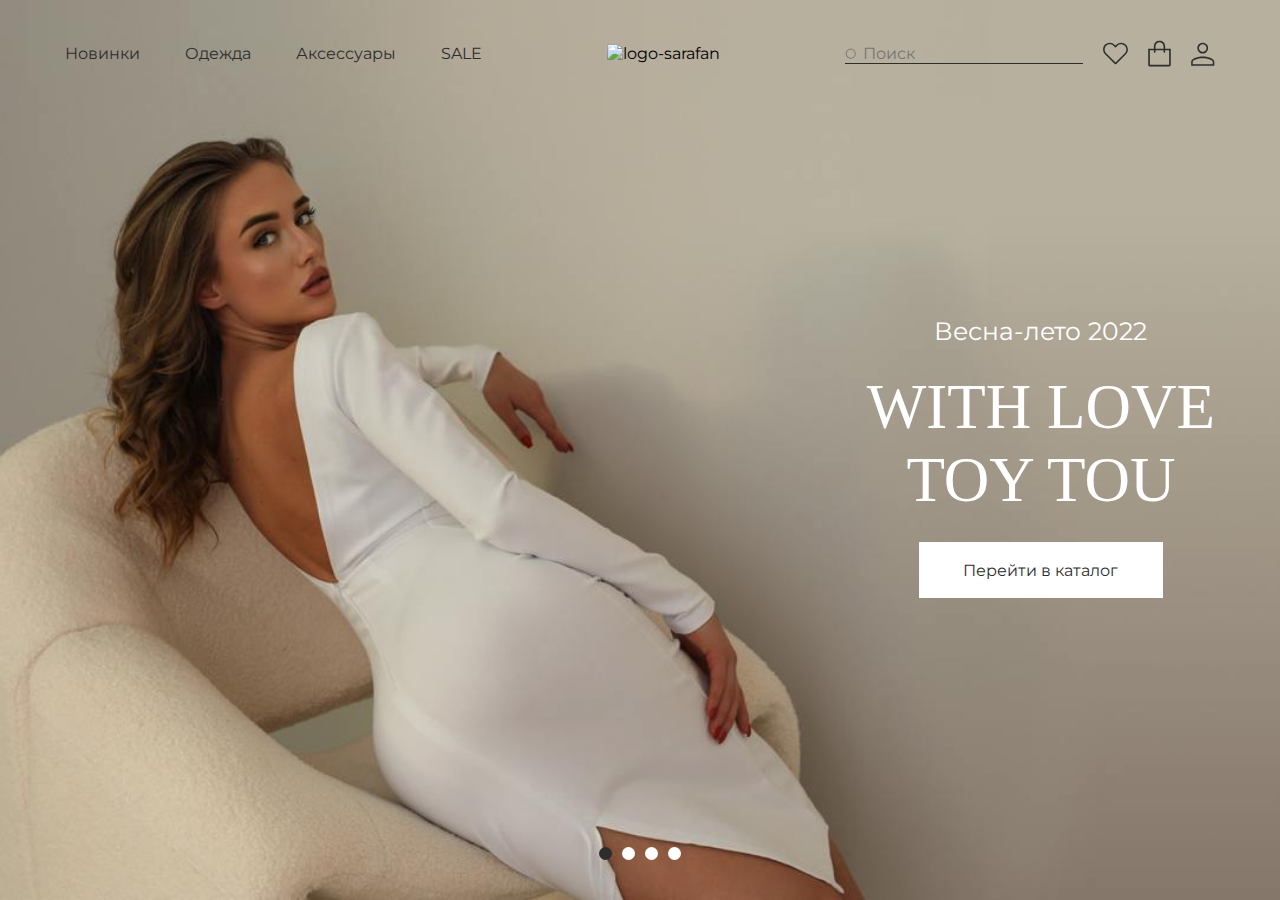
==== commit 93500ba5: "pc-banner" ====
--- a/index.html
+++ b/index.html
@@ -26,7 +26,7 @@
           <img src="../sarafan/img-banner/logo.svg" alt="logo-sarafan" />
         </div>
         <div class="header__button-icons">
-          <input class="input" type="text" />
+          <input class="input" type="text" placeholder="Поиск" />
           <svg
             class="svg-button"
             width="25"
